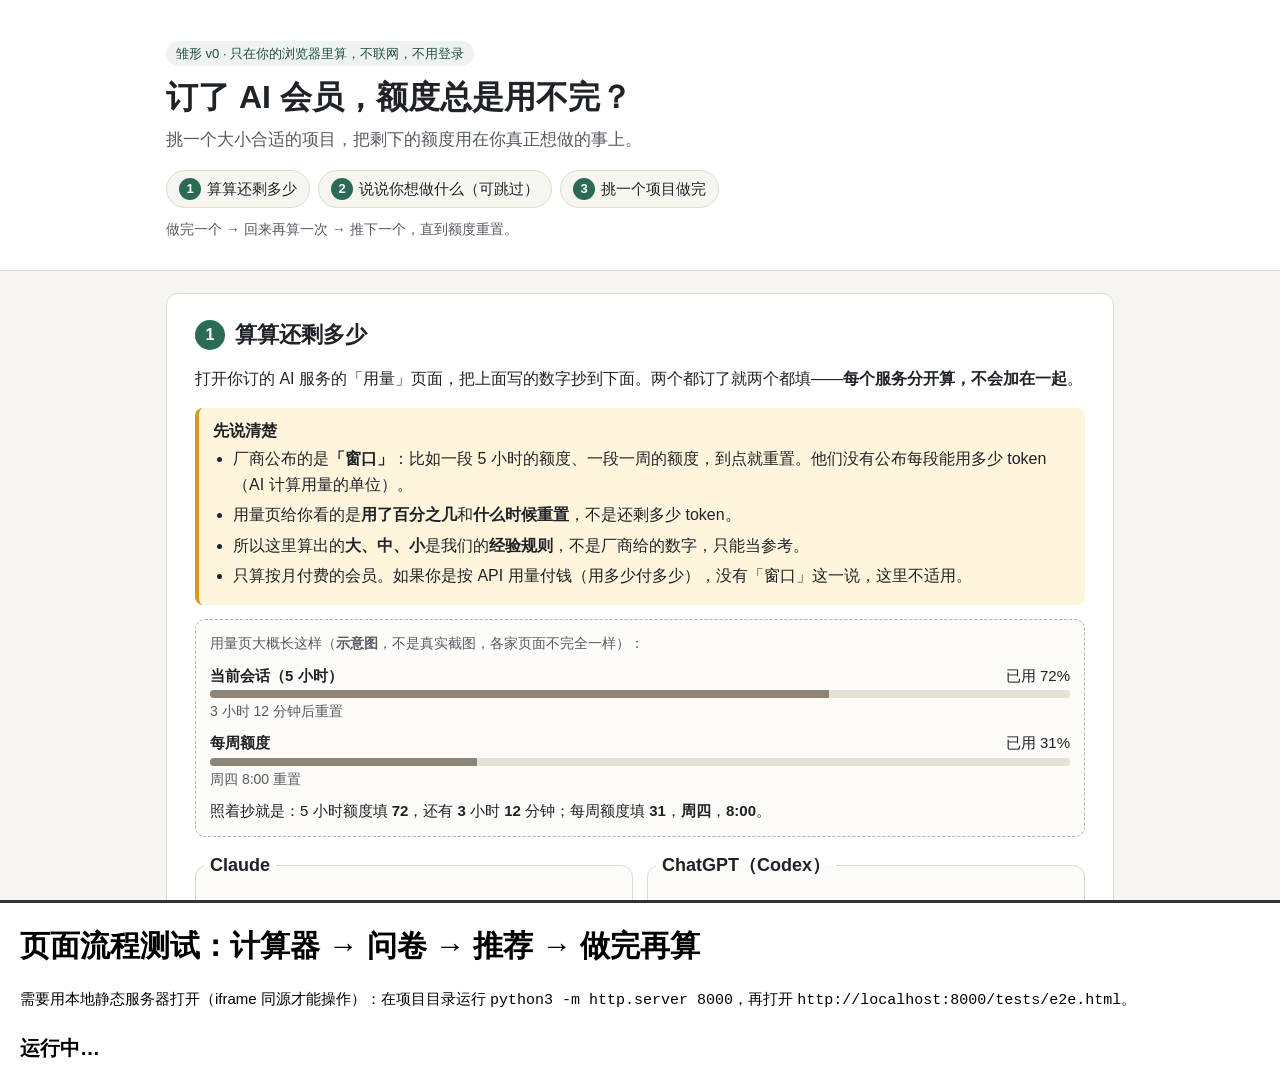
==== tests/e2e.html @ 50d55e44 "burnYourToken prototype with preference-based recommendation" ====
<!doctype html>
<html lang="zh-CN">
<head>
  <meta charset="utf-8">
  <meta name="viewport" content="width=device-width, initial-scale=1">
  <link rel="icon" href="data:,">
  <title>页面流程测试（运行中）</title>
  <style>
    body { font: 15px/1.5 -apple-system, "PingFang SC", sans-serif; margin: 0; }
    #app { display: block; width: 100%; height: 900px; border: 0; border-bottom: 3px solid #333; }
    .report { margin: 20px; }
    .pass { color: #1b6440; } .fail { color: #9b2c2c; font-weight: 700; }
    #summary { font-size: 20px; font-weight: 700; }
  </style>
</head>
<body>
  <!-- 被测页面放在 iframe 里，像用户一样填表、点按钮 -->
  <iframe id="app" title="被测页面"></iframe>
  <div class="report">
    <h1>页面流程测试：计算器 → 问卷 → 推荐 → 做完再算</h1>
    <p>需要用本地静态服务器打开（iframe 同源才能操作）：在项目目录运行 <code>python3 -m http.server 8000</code>，再打开 <code>http://localhost:8000/tests/e2e.html</code>。</p>
    <p id="summary">运行中…</p>
    <ol id="out"></ol>
  </div>
  <script src="harness.js"></script>
  <script src="e2e.js"></script>
</body>
</html>
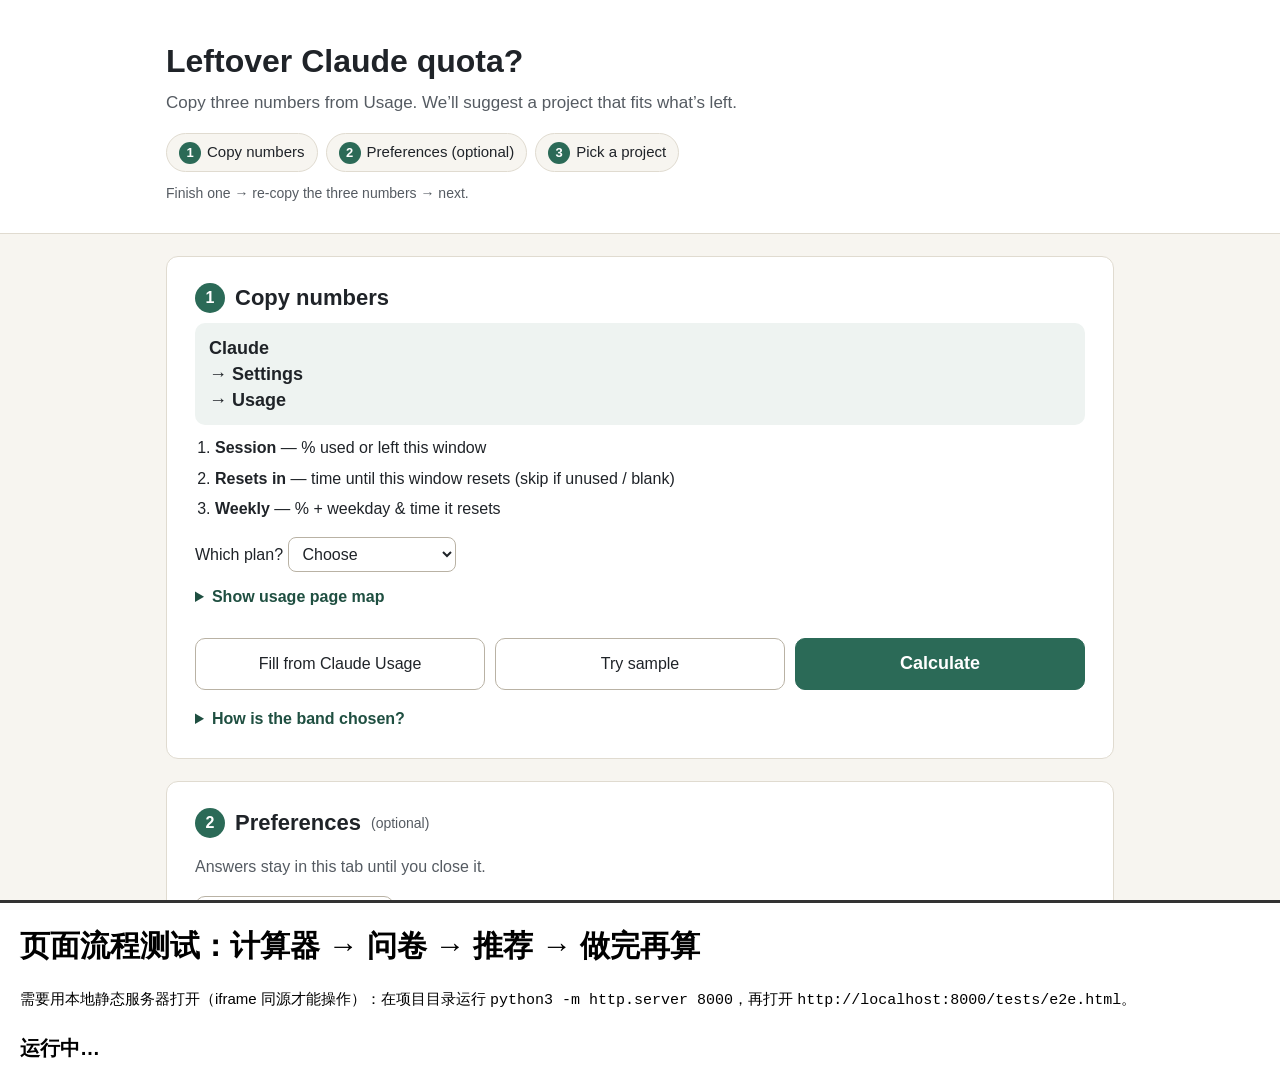
==== commit 8ab2afac: "Fill Claude Usage into step 1 on click (MV3). A unpacked extension reads Session, Resets in, and Wee" ====
--- a/tests/e2e.html
+++ b/tests/e2e.html
@@ -16,12 +16,14 @@
 <body>
   <!-- 被测页面放在 iframe 里，像用户一样填表、点按钮 -->
   <iframe id="app" title="被测页面"></iframe>
+  <iframe id="usage-fixture" src="fixtures/claude-usage.html" title="Usage fixture" style="position:absolute;left:-9999px;width:800px;height:600px;border:0"></iframe>
   <div class="report">
     <h1>页面流程测试：计算器 → 问卷 → 推荐 → 做完再算</h1>
     <p>需要用本地静态服务器打开（iframe 同源才能操作）：在项目目录运行 <code>python3 -m http.server 8000</code>，再打开 <code>http://localhost:8000/tests/e2e.html</code>。</p>
     <p id="summary">运行中…</p>
     <ol id="out"></ol>
   </div>
+  <script src="../extension/usage-parse.js"></script>
   <script src="harness.js"></script>
   <script src="e2e.js"></script>
 </body>
